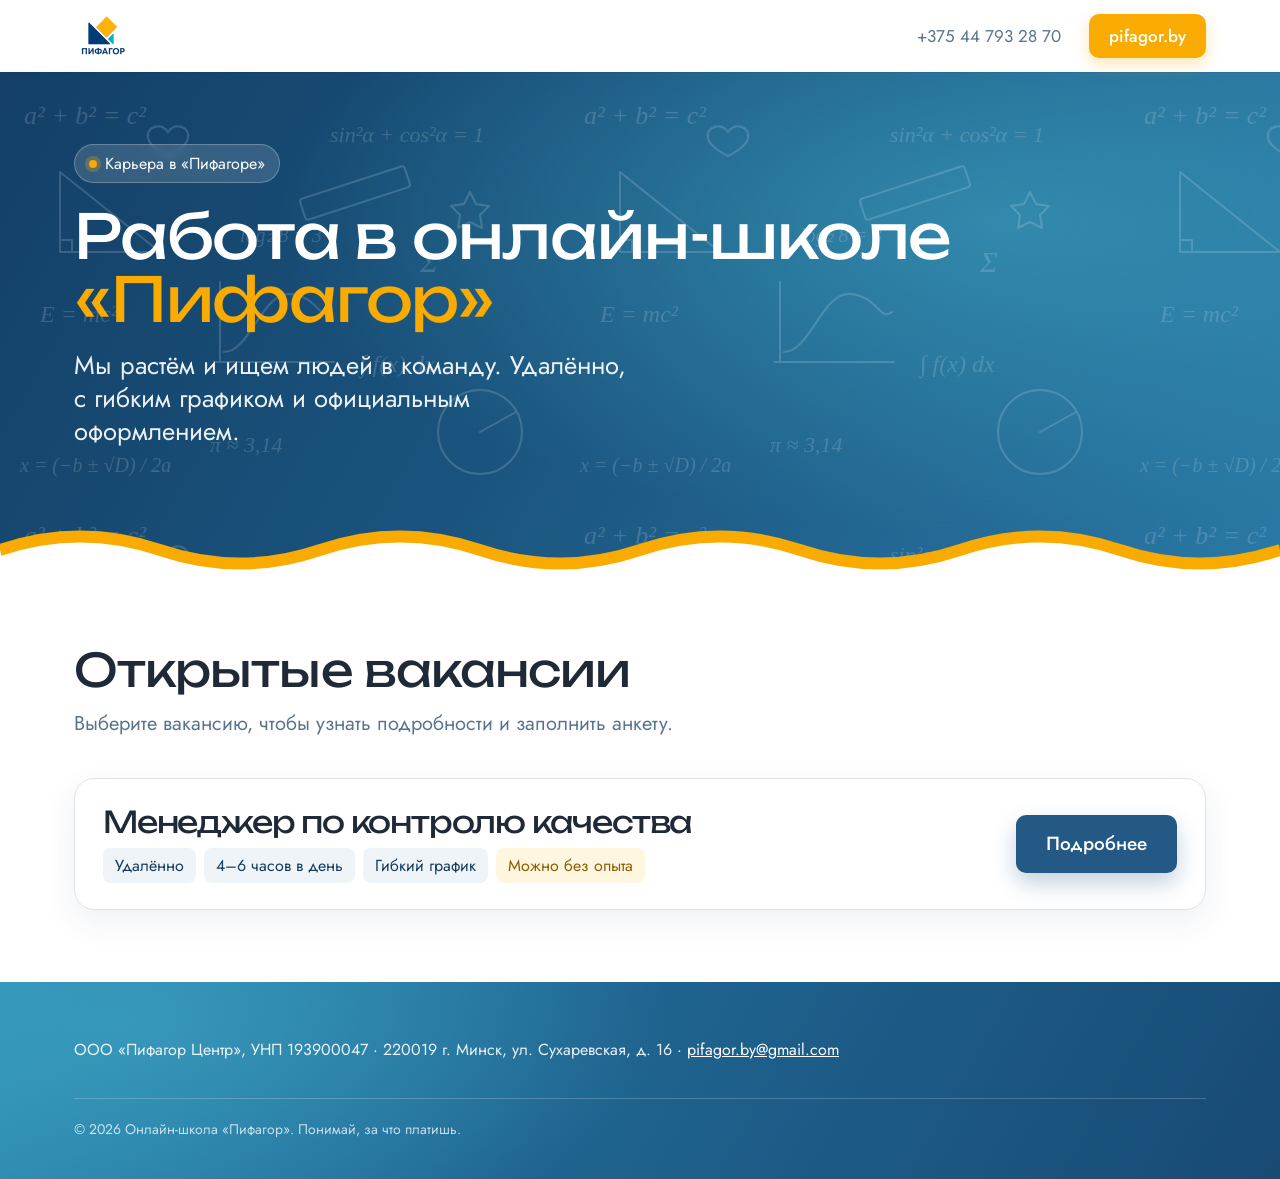
==== vakansii/index.html @ 450ae8c8 "Add files via upload" ====
<!doctype html><html lang="ru"><head><meta charset="utf-8"><title>Вакансии «Пифагор»</title><meta http-equiv="refresh" content="0; url=../"><link rel="canonical" href="../"></head><body><a href="../">Вакансии онлайн-школы «Пифагор»</a></body></html>
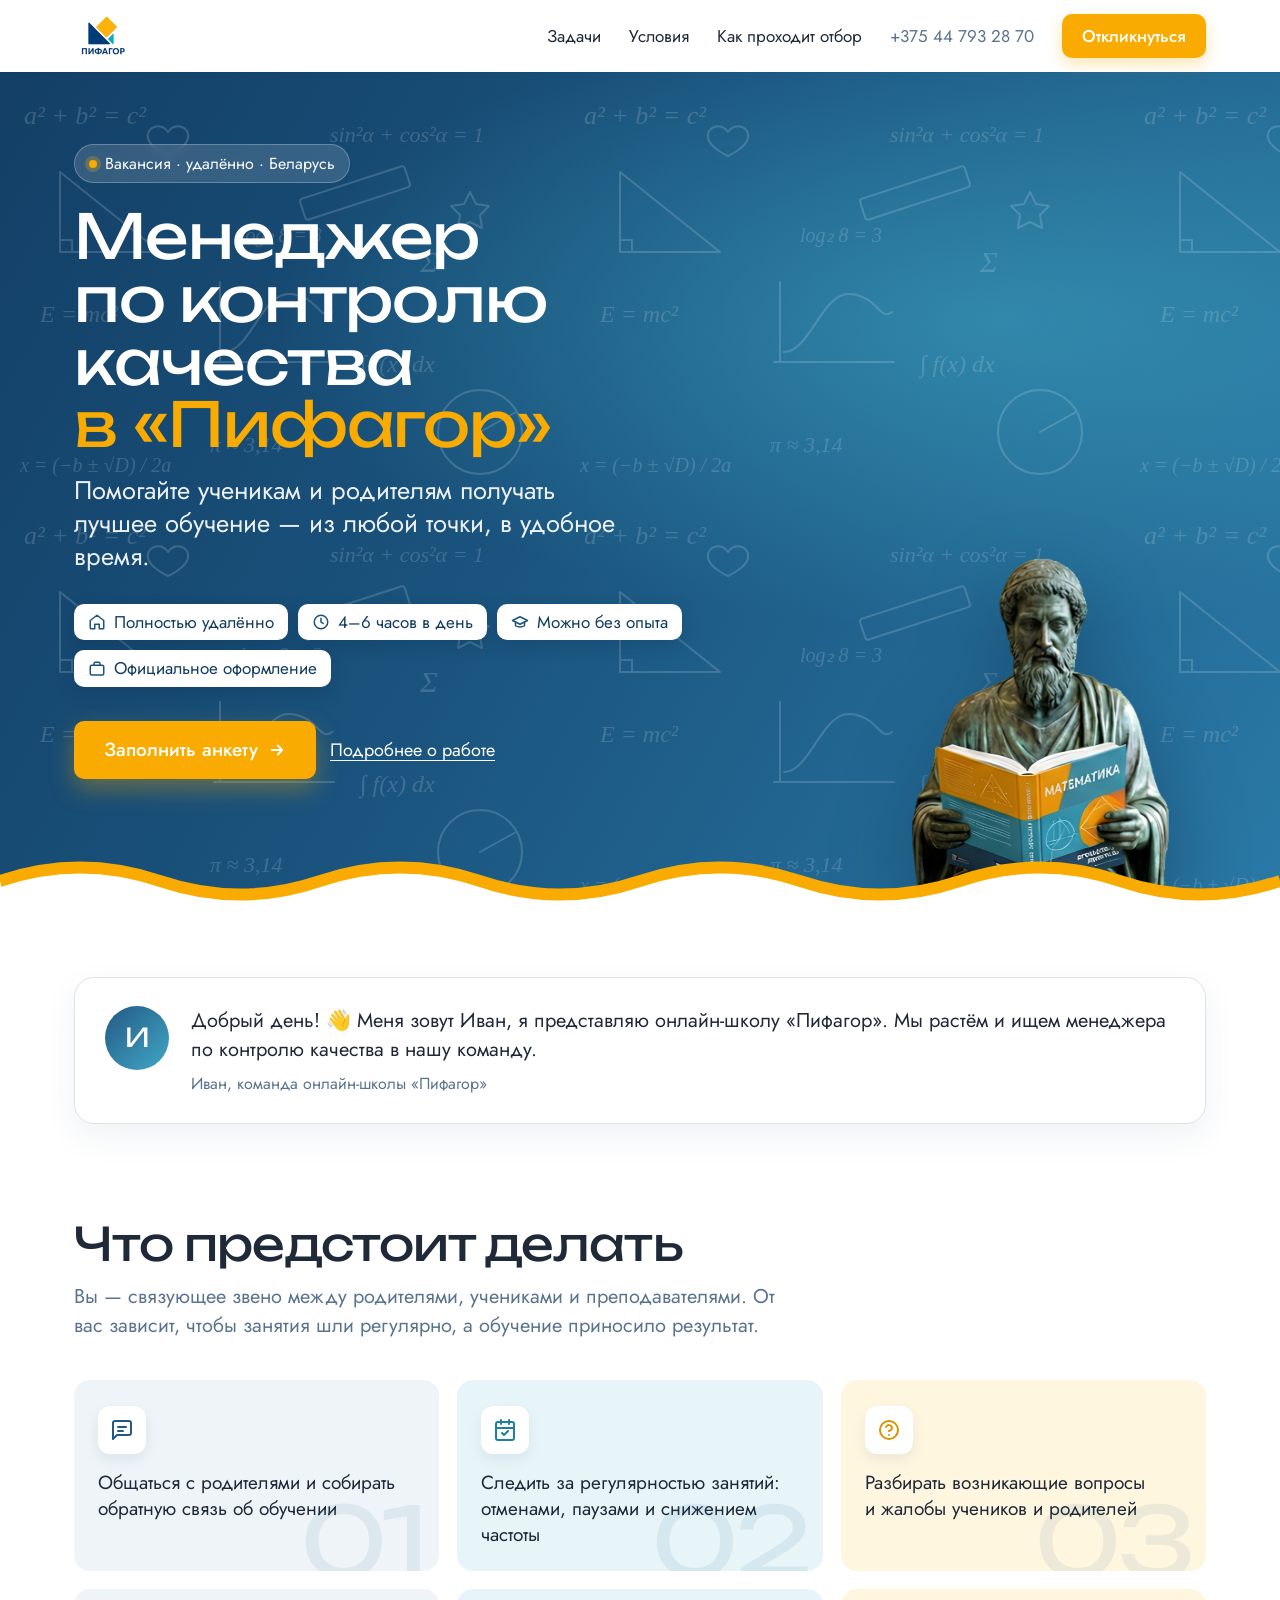
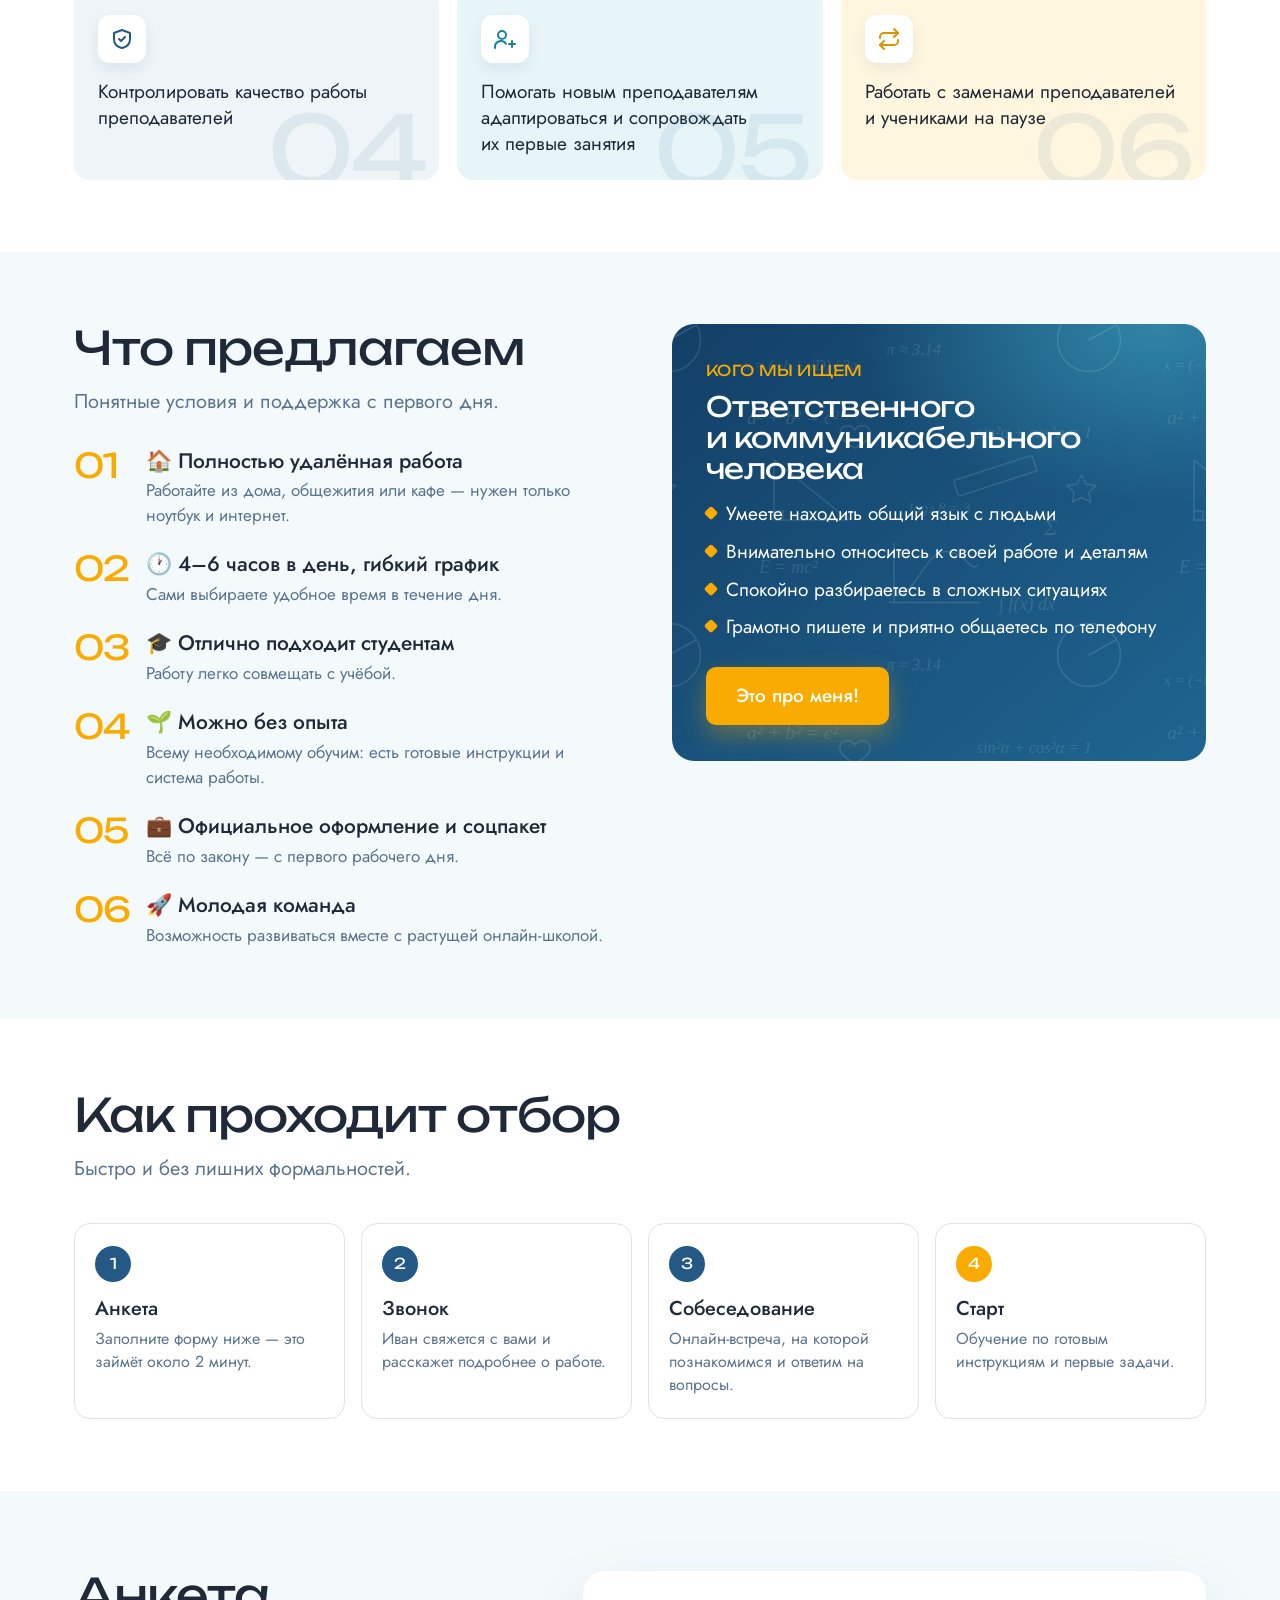
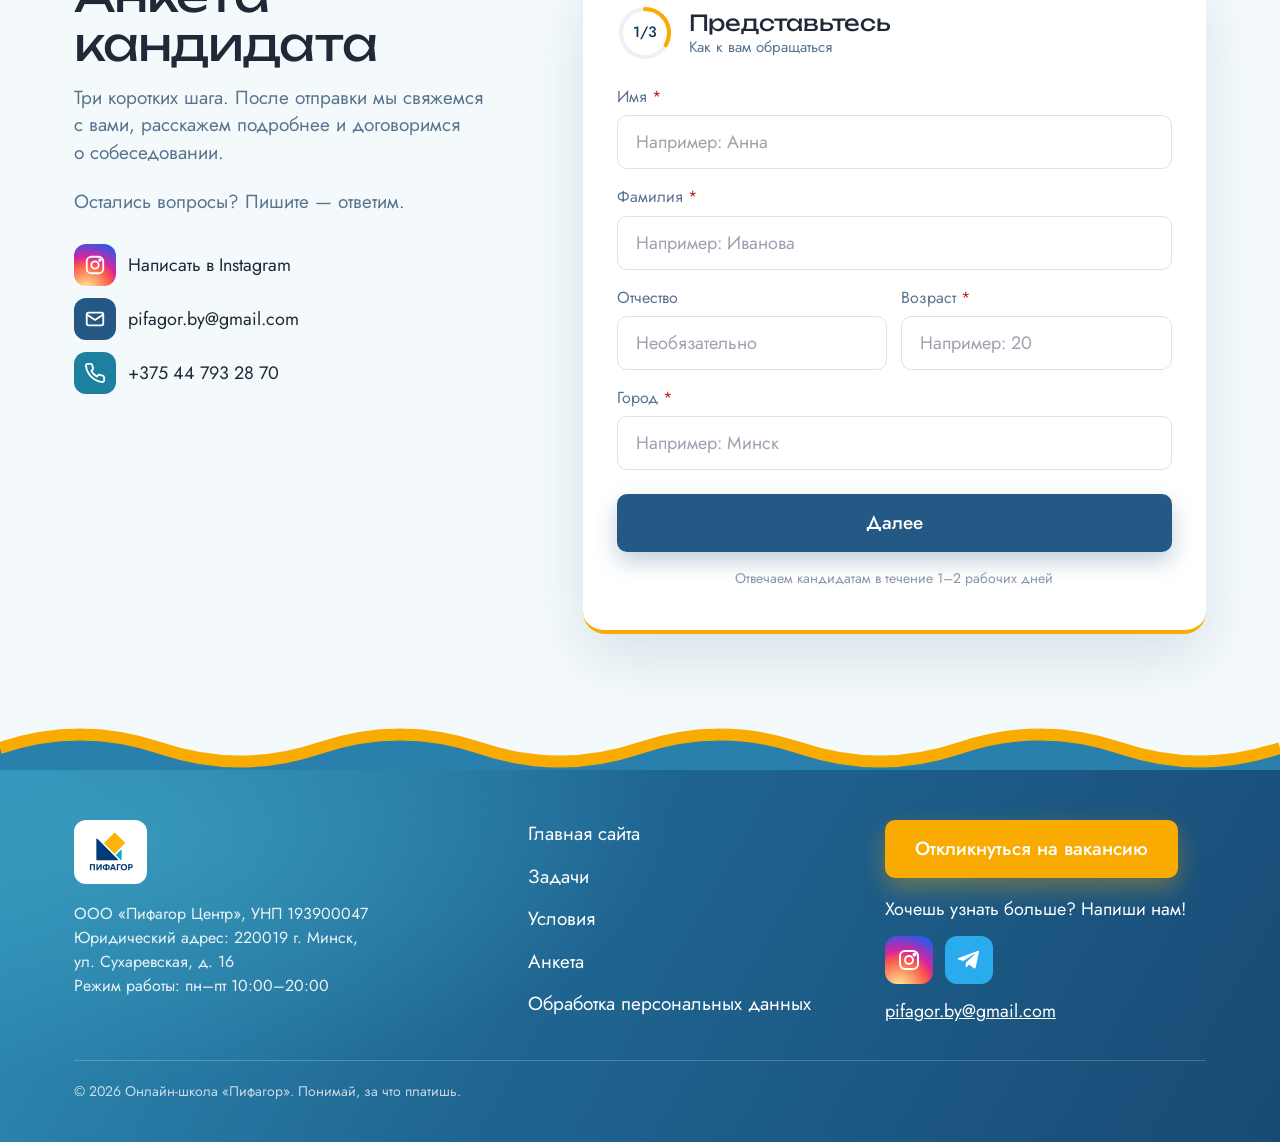
==== commit 25e801c3: "Add files via upload" ====
--- a/vakansii/index.html
+++ b/vakansii/index.html
@@ -1 +1,414 @@
-<!doctype html><html lang="ru"><head><meta charset="utf-8"><title>Вакансии «Пифагор»</title><meta http-equiv="refresh" content="0; url=../"><link rel="canonical" href="../"></head><body><a href="../">Вакансии онлайн-школы «Пифагор»</a></body></html>
+<!doctype html>
+<html lang="ru">
+<head>
+  <meta charset="utf-8">
+  <meta name="viewport" content="width=device-width, initial-scale=1">
+  <title>Менеджер по контролю качества — вакансия в онлайн-школе «Пифагор»</title>
+  <meta name="description" content="Удалённая работа 4–6 часов в день, гибкий график, можно без опыта и совмещать с учёбой. Официальное оформление. Заполните короткую анкету — и мы свяжемся с вами.">
+  <link rel="canonical" href="https://nikolajcikstas.github.io/pifagor/vakansii/">
+  <meta name="theme-color" content="#1a547e">
+
+  <meta property="og:type" content="website">
+  <meta property="og:site_name" content="Онлайн-школа «Пифагор»">
+  <meta property="og:locale" content="ru_RU">
+  <meta property="og:title" content="Менеджер по контролю качества в онлайн-школу «Пифагор»">
+  <meta property="og:description" content="Удалённо · 4–6 часов в день · можно без опыта · официальное оформление. Откликнитесь за 2 минуты.">
+  <meta property="og:url" content="https://nikolajcikstas.github.io/pifagor/vakansii/">
+  <meta property="og:image" content="https://nikolajcikstas.github.io/pifagor/assets/og-vacancy.jpg">
+  <meta property="og:image:width" content="1200">
+  <meta property="og:image:height" content="630">
+  <meta name="twitter:card" content="summary_large_image">
+  <meta name="twitter:image" content="https://nikolajcikstas.github.io/pifagor/assets/og-vacancy.jpg">
+
+  <link rel="icon" type="image/png" href="../assets/favicon.png">
+  <link rel="apple-touch-icon" href="../assets/icon-180.png">
+  <link rel="preconnect" href="https://fonts.googleapis.com">
+  <link rel="preconnect" href="https://fonts.gstatic.com" crossorigin>
+  <link href="https://fonts.googleapis.com/css2?family=Unbounded:wght@400;500&family=Jost:wght@400;500;600&display=swap" rel="stylesheet">
+  <link rel="stylesheet" href="../assets/style.css">
+
+  <script type="application/ld+json">
+  {
+    "@context": "https://schema.org",
+    "@type": "JobPosting",
+    "title": "Менеджер по контролю качества",
+    "description": "Общение с родителями и сбор обратной связи, контроль регулярности занятий, разбор вопросов и жалоб, контроль качества работы преподавателей, адаптация новых преподавателей, работа с заменами и учениками на паузе.",
+    "datePosted": "2026-09-28",
+    "employmentType": "PART_TIME",
+    "jobLocationType": "TELECOMMUTE",
+    "applicantLocationRequirements": { "@type": "Country", "name": "Беларусь" },
+    "hiringOrganization": {
+      "@type": "Organization",
+      "name": "ООО «Пифагор Центр»",
+      "sameAs": "https://pifagor.by/",
+      "logo": "https://nikolajcikstas.github.io/pifagor/assets/logo.png"
+    }
+  }
+  </script>
+</head>
+<body>
+
+<header class="site-header">
+  <div class="container">
+    <a class="brand" href="https://pifagor.by/" aria-label="Онлайн-школа «Пифагор» — на главную">
+      <img src="../assets/logo.png" alt="Пифагор" width="57" height="52">
+    </a>
+    <nav class="header-nav" aria-label="Навигация по вакансии">
+      <a href="#zadachi">Задачи</a>
+      <a href="#usloviya">Условия</a>
+      <a href="#etapy">Как проходит отбор</a>
+      <a class="phone" href="tel:+375447932870">+375 44 793 28 70</a>
+      <a class="btn-header" href="#anketa">Откликнуться</a>
+    </nav>
+  </div>
+</header>
+
+<main>
+  <!-- HERO -->
+  <section class="hero">
+    <div class="container">
+      <div>
+        <div class="hero-badge"><span class="dot"></span> Вакансия · удалённо · Беларусь</div>
+        <h1>Менеджер по&nbsp;контролю качества <span class="accent">в «Пифагор»</span></h1>
+        <p class="hero-lead">Помогайте ученикам и&nbsp;родителям получать лучшее обучение — из&nbsp;любой точки, в&nbsp;удобное время.</p>
+        <div class="hero-chips">
+          <span class="chip"><svg width="18" height="18" viewBox="0 0 24 24" fill="none" stroke="#1a547e" stroke-width="2" stroke-linecap="round" stroke-linejoin="round"><path d="m3 10 9-7 9 7v10a1 1 0 0 1-1 1h-5v-6H9v6H4a1 1 0 0 1-1-1z"/></svg>Полностью удалённо</span>
+          <span class="chip"><svg width="18" height="18" viewBox="0 0 24 24" fill="none" stroke="#1a547e" stroke-width="2" stroke-linecap="round"><circle cx="12" cy="12" r="9"/><path d="M12 7v5l3 2"/></svg>4–6 часов в день</span>
+          <span class="chip"><svg width="18" height="18" viewBox="0 0 24 24" fill="none" stroke="#1a547e" stroke-width="2" stroke-linecap="round" stroke-linejoin="round"><path d="M22 10 12 5 2 10l10 5 10-5z"/><path d="M6 12v5c3 2 9 2 12 0v-5"/></svg>Можно без опыта</span>
+          <span class="chip"><svg width="18" height="18" viewBox="0 0 24 24" fill="none" stroke="#1a547e" stroke-width="2" stroke-linecap="round" stroke-linejoin="round"><rect x="3" y="7" width="18" height="13" rx="2"/><path d="M8 7V5a2 2 0 0 1 2-2h4a2 2 0 0 1 2 2v2"/></svg>Официальное оформление</span>
+        </div>
+        <div class="hero-cta">
+          <a class="btn btn-gold" href="#anketa">Заполнить анкету
+            <svg width="18" height="18" viewBox="0 0 24 24" fill="none" stroke="currentColor" stroke-width="2.4" stroke-linecap="round" stroke-linejoin="round"><path d="M5 12h14M13 6l6 6-6 6"/></svg>
+          </a>
+          <a class="btn-link-light" href="#zadachi">Подробнее о работе</a>
+        </div>
+      </div>
+      <div class="hero-art" aria-hidden="true">
+        <img src="../assets/statue.png" alt="" width="365" height="343">
+      </div>
+    </div>
+  </section>
+  <svg class="wave" viewBox="0 0 1440 46" preserveAspectRatio="none" aria-hidden="true"><path d="M0 22 C 60 4, 120 4, 180 22 S 300 40, 360 22 S 480 4, 540 22 S 660 40, 720 22 S 840 4, 900 22 S 1020 40, 1080 22 S 1200 4, 1260 22 S 1380 40, 1440 22 V 46 H 0 Z" fill="#fff"/><path d="M0 22 C 60 4, 120 4, 180 22 S 300 40, 360 22 S 480 4, 540 22 S 660 40, 720 22 S 840 4, 900 22 S 1020 40, 1080 22 S 1200 4, 1260 22 S 1380 40, 1440 22" fill="none" stroke="#f9ab01" stroke-width="12"/></svg>
+
+  <!-- INTRO -->
+  <section class="section" style="padding-bottom:24px">
+    <div class="container">
+      <div class="intro">
+        <div class="intro-avatar" aria-hidden="true">И</div>
+        <div>
+          <p>Добрый день! 👋 Меня зовут Иван, я представляю онлайн-школу «Пифагор». Мы растём и ищем менеджера по контролю качества в нашу команду.</p>
+          <p class="sign">Иван, команда онлайн-школы «Пифагор»</p>
+        </div>
+      </div>
+    </div>
+  </section>
+
+  <!-- DUTIES -->
+  <section class="section" id="zadachi">
+    <div class="container">
+      <h2 class="section-title">Что предстоит делать</h2>
+      <p class="section-sub">Вы — связующее звено между родителями, учениками и преподавателями. От вас зависит, чтобы занятия шли регулярно, а обучение приносило результат.</p>
+      <div class="duties">
+        <article class="duty" data-n="01">
+          <div class="duty-icon"><svg width="24" height="24" viewBox="0 0 24 24" fill="none" stroke="currentColor" stroke-width="2" stroke-linecap="round" stroke-linejoin="round"><path d="M21 15a2 2 0 0 1-2 2H7l-4 4V5a2 2 0 0 1 2-2h14a2 2 0 0 1 2 2z"/><path d="M8 9h8M8 13h5"/></svg></div>
+          <p>Общаться с&nbsp;родителями и&nbsp;собирать обратную связь об&nbsp;обучении</p>
+        </article>
+        <article class="duty" data-n="02">
+          <div class="duty-icon"><svg width="24" height="24" viewBox="0 0 24 24" fill="none" stroke="currentColor" stroke-width="2" stroke-linecap="round" stroke-linejoin="round"><rect x="3" y="4" width="18" height="18" rx="2"/><path d="M16 2v4M8 2v4M3 10h18M9 15l2 2 4-4"/></svg></div>
+          <p>Следить за регулярностью занятий: отменами, паузами и&nbsp;снижением частоты</p>
+        </article>
+        <article class="duty" data-n="03">
+          <div class="duty-icon"><svg width="24" height="24" viewBox="0 0 24 24" fill="none" stroke="currentColor" stroke-width="2" stroke-linecap="round" stroke-linejoin="round"><circle cx="12" cy="12" r="9"/><path d="M9.1 9a3 3 0 0 1 5.8 1c0 2-3 3-3 3M12 17h.01"/></svg></div>
+          <p>Разбирать возникающие вопросы и&nbsp;жалобы учеников и&nbsp;родителей</p>
+        </article>
+        <article class="duty" data-n="04">
+          <div class="duty-icon"><svg width="24" height="24" viewBox="0 0 24 24" fill="none" stroke="currentColor" stroke-width="2" stroke-linecap="round" stroke-linejoin="round"><path d="M12 3 4 6v6c0 5 3.5 8 8 9 4.5-1 8-4 8-9V6z"/><path d="m9 12 2 2 4-4"/></svg></div>
+          <p>Контролировать качество работы преподавателей</p>
+        </article>
+        <article class="duty" data-n="05">
+          <div class="duty-icon"><svg width="24" height="24" viewBox="0 0 24 24" fill="none" stroke="currentColor" stroke-width="2" stroke-linecap="round" stroke-linejoin="round"><circle cx="9" cy="8" r="4"/><path d="M2 21v-1a6 6 0 0 1 11-3.3"/><path d="M19 14v6M16 17h6"/></svg></div>
+          <p>Помогать новым преподавателям адаптироваться и&nbsp;сопровождать их&nbsp;первые занятия</p>
+        </article>
+        <article class="duty" data-n="06">
+          <div class="duty-icon"><svg width="24" height="24" viewBox="0 0 24 24" fill="none" stroke="currentColor" stroke-width="2" stroke-linecap="round" stroke-linejoin="round"><path d="M17 2l4 4-4 4"/><path d="M3 11v-1a4 4 0 0 1 4-4h14M7 22l-4-4 4-4"/><path d="M21 13v1a4 4 0 0 1-4 4H3"/></svg></div>
+          <p>Работать с&nbsp;заменами преподавателей и&nbsp;учениками на&nbsp;паузе</p>
+        </article>
+      </div>
+    </div>
+  </section>
+
+  <!-- OFFER -->
+  <section class="section section--soft" id="usloviya">
+    <div class="container offer-wrap">
+      <div>
+        <h2 class="section-title">Что предлагаем</h2>
+        <p class="section-sub" style="margin-bottom:30px">Понятные условия и поддержка с первого дня.</p>
+        <ul class="offer-list">
+          <li class="offer-item"><span class="offer-num">01</span><div><h3>🏠 Полностью удалённая работа</h3><p>Работайте из дома, общежития или кафе — нужен только ноутбук и интернет.</p></div></li>
+          <li class="offer-item"><span class="offer-num">02</span><div><h3>🕐 4–6 часов в день, гибкий график</h3><p>Сами выбираете удобное время в течение дня.</p></div></li>
+          <li class="offer-item"><span class="offer-num">03</span><div><h3>🎓 Отлично подходит студентам</h3><p>Работу легко совмещать с учёбой.</p></div></li>
+          <li class="offer-item"><span class="offer-num">04</span><div><h3>🌱 Можно без опыта</h3><p>Всему необходимому обучим: есть готовые инструкции и система работы.</p></div></li>
+          <li class="offer-item"><span class="offer-num">05</span><div><h3>💼 Официальное оформление и соцпакет</h3><p>Всё по закону — с первого рабочего дня.</p></div></li>
+          <li class="offer-item"><span class="offer-num">06</span><div><h3>🚀 Молодая команда</h3><p>Возможность развиваться вместе с растущей онлайн-школой.</p></div></li>
+        </ul>
+      </div>
+      <aside class="who-card">
+        <p class="slogan">Кого мы ищем</p>
+        <h3>Ответственного и&nbsp;коммуникабельного человека</h3>
+        <ul>
+          <li>Умеете находить общий язык с людьми</li>
+          <li>Внимательно относитесь к своей работе и деталям</li>
+          <li>Спокойно разбираетесь в сложных ситуациях</li>
+          <li>Грамотно пишете и приятно общаетесь по телефону</li>
+        </ul>
+        <a class="btn btn-gold" href="#anketa">Это про меня!</a>
+      </aside>
+    </div>
+  </section>
+
+  <!-- HIRING STEPS -->
+  <section class="section" id="etapy">
+    <div class="container">
+      <h2 class="section-title">Как проходит отбор</h2>
+      <p class="section-sub">Быстро и без лишних формальностей.</p>
+      <div class="hire-steps">
+        <div class="hire-step"><div class="n">1</div><h3>Анкета</h3><p>Заполните форму ниже — это займёт около 2 минут.</p></div>
+        <div class="hire-step"><div class="n">2</div><h3>Звонок</h3><p>Иван свяжется с вами и расскажет подробнее о работе.</p></div>
+        <div class="hire-step"><div class="n">3</div><h3>Собеседование</h3><p>Онлайн-встреча, на которой познакомимся и ответим на вопросы.</p></div>
+        <div class="hire-step"><div class="n">4</div><h3>Старт</h3><p>Обучение по готовым инструкциям и первые задачи.</p></div>
+      </div>
+    </div>
+  </section>
+
+  <!-- FORM -->
+  <section class="apply" id="anketa">
+    <div class="container apply-grid">
+      <div class="apply-aside">
+        <h2 class="section-title">Анкета кандидата</h2>
+        <p>Три коротких шага. После отправки мы свяжемся с&nbsp;вами, расскажем подробнее и&nbsp;договоримся о&nbsp;собеседовании.</p>
+        <p style="margin:0">Остались вопросы? Пишите — ответим.</p>
+        <div class="aside-contacts">
+          <a href="https://ig.me/m/pifagor.by" target="_blank" rel="noopener"><span class="ic ic-inst"><svg width="22" height="22" viewBox="0 0 24 24" fill="none" stroke="#fff" stroke-width="2"><rect x="3" y="3" width="18" height="18" rx="5"/><circle cx="12" cy="12" r="4"/><circle cx="17.5" cy="6.5" r="1" fill="#fff"/></svg></span>Написать в Instagram</a>
+          <a href="mailto:pifagor.by@gmail.com?subject=%D0%92%D0%B0%D0%BA%D0%B0%D0%BD%D1%81%D0%B8%D1%8F%3A%20%D0%BC%D0%B5%D0%BD%D0%B5%D0%B4%D0%B6%D0%B5%D1%80%20%D0%BF%D0%BE%20%D0%BA%D0%BE%D0%BD%D1%82%D1%80%D0%BE%D0%BB%D1%8E%20%D0%BA%D0%B0%D1%87%D0%B5%D1%81%D1%82%D0%B2%D0%B0"><span class="ic ic-mail"><svg width="22" height="22" viewBox="0 0 24 24" fill="none" stroke="#fff" stroke-width="2" stroke-linecap="round" stroke-linejoin="round"><rect x="3" y="5" width="18" height="14" rx="2"/><path d="m3 7 9 6 9-6"/></svg></span>pifagor.by@gmail.com</a>
+          <a href="tel:+375447932870"><span class="ic ic-phone"><svg width="22" height="22" viewBox="0 0 24 24" fill="none" stroke="#fff" stroke-width="2" stroke-linecap="round" stroke-linejoin="round"><path d="M22 16.9v3a2 2 0 0 1-2.2 2 19.8 19.8 0 0 1-8.6-3.1 19.5 19.5 0 0 1-6-6A19.8 19.8 0 0 1 2.1 4.2 2 2 0 0 1 4.1 2h3a2 2 0 0 1 2 1.7c.1.9.4 1.8.7 2.7a2 2 0 0 1-.5 2.1L8 9.8a16 16 0 0 0 6 6l1.3-1.3a2 2 0 0 1 2.1-.4c.9.3 1.8.6 2.7.7a2 2 0 0 1 1.7 2z"/></svg></span>+375 44 793 28 70</a>
+        </div>
+      </div>
+
+      <div class="form-card">
+        <form id="vacancyForm" data-vacancy="Менеджер по контролю качества" novalidate>
+          <div class="form-head" id="formHead">
+            <div class="progress-ring" aria-hidden="true">
+              <svg viewBox="0 0 56 56"><circle class="bg" cx="28" cy="28" r="24"/><circle class="fg" cx="28" cy="28" r="24" stroke-dasharray="150.8" stroke-dashoffset="100.5"/></svg>
+              <span id="stepCounter">1/3</span>
+            </div>
+            <h3 id="stepTitle">Представьтесь<small id="stepHint">Как к вам обращаться</small></h3>
+          </div>
+
+          <div class="form-alert form-alert--error" id="formError" role="alert"></div>
+
+          <!-- honeypot -->
+          <label class="hp" aria-hidden="true">Не заполняйте это поле<input type="text" name="_honey" tabindex="-1" autocomplete="off"></label>
+
+          <!-- STEP 1 -->
+          <fieldset class="step is-active" data-step="1" data-title="Представьтесь" data-hint="Как к вам обращаться" style="border:0;padding:0;margin:0">
+            <legend class="visually-hidden">Шаг 1 из 3: Представьтесь</legend>
+            <div class="field">
+              <label class="label" for="f-name">Имя <span class="req">*</span></label>
+              <input class="input" id="f-name" name="name" type="text" autocomplete="given-name" placeholder="Например: Анна" required>
+              <div class="error-msg">Укажите имя</div>
+            </div>
+            <div class="field">
+              <label class="label" for="f-surname">Фамилия <span class="req">*</span></label>
+              <input class="input" id="f-surname" name="surname" type="text" autocomplete="family-name" placeholder="Например: Иванова" required>
+              <div class="error-msg">Укажите фамилию</div>
+            </div>
+            <div class="field-row">
+              <div class="field">
+                <label class="label" for="f-patronymic">Отчество</label>
+                <input class="input" id="f-patronymic" name="patronymic" type="text" autocomplete="additional-name" placeholder="Необязательно">
+              </div>
+              <div class="field">
+                <label class="label" for="f-age">Возраст <span class="req">*</span></label>
+                <input class="input" id="f-age" name="age" type="number" inputmode="numeric" min="16" max="70" placeholder="Например: 20" required>
+                <div class="error-msg">Укажите возраст от 16 до 70</div>
+              </div>
+            </div>
+            <div class="field">
+              <label class="label" for="f-city">Город <span class="req">*</span></label>
+              <input class="input" id="f-city" name="city" type="text" autocomplete="address-level2" placeholder="Например: Минск" required>
+              <div class="error-msg">Укажите город</div>
+            </div>
+          </fieldset>
+
+          <!-- STEP 2 -->
+          <fieldset class="step" data-step="2" data-title="Контакты" data-hint="Как с вами связаться" style="border:0;padding:0;margin:0">
+            <legend class="visually-hidden">Шаг 2 из 3: Контакты</legend>
+            <div class="field">
+              <label class="label" for="f-phone">Телефон <span class="req">*</span></label>
+              <input class="input" id="f-phone" name="phone" type="tel" autocomplete="tel" inputmode="tel" placeholder="+375 (29) 123-45-67" required>
+              <div class="error-msg">Введите номер полностью: +375 и 9 цифр</div>
+            </div>
+            <div class="field">
+              <label class="label" for="f-email">E-mail <span class="req">*</span></label>
+              <input class="input" id="f-email" name="email" type="email" autocomplete="email" inputmode="email" placeholder="you@example.com" required>
+              <div class="error-msg">Проверьте адрес почты</div>
+            </div>
+            <div class="field">
+              <label class="label" for="f-tg">Никнейм в Telegram <span class="req">*</span></label>
+              <input class="input" id="f-tg" name="telegram" type="text" autocomplete="off" autocapitalize="off" spellcheck="false" placeholder="@primer" required>
+              <div class="error-msg">Укажите ник в формате @nickname</div>
+            </div>
+            <div class="field">
+              <span class="label" id="lbl-contact">Как удобнее связаться?</span>
+              <div class="choices" role="radiogroup" aria-labelledby="lbl-contact">
+                <label class="choice"><input type="radio" name="contact_pref" value="Telegram" checked><span>Telegram</span></label>
+                <label class="choice"><input type="radio" name="contact_pref" value="Звонок"><span>Звонок</span></label>
+                <label class="choice"><input type="radio" name="contact_pref" value="Viber"><span>Viber</span></label>
+                <label class="choice"><input type="radio" name="contact_pref" value="E-mail"><span>E-mail</span></label>
+              </div>
+            </div>
+          </fieldset>
+
+          <!-- STEP 3 -->
+          <fieldset class="step" data-step="3" data-title="Немного о себе" data-hint="Чтобы разговор был предметным" style="border:0;padding:0;margin:0">
+            <legend class="visually-hidden">Шаг 3 из 3: О себе</legend>
+            <div class="field" data-group="status">
+              <span class="label" id="lbl-status">Чем вы сейчас занимаетесь? <span class="req">*</span></span>
+              <div class="choices" role="radiogroup" aria-labelledby="lbl-status">
+                <label class="choice"><input type="radio" name="status" value="Учусь"><span>Учусь</span></label>
+                <label class="choice"><input type="radio" name="status" value="Учусь и работаю"><span>Учусь и работаю</span></label>
+                <label class="choice"><input type="radio" name="status" value="Работаю"><span>Работаю</span></label>
+                <label class="choice"><input type="radio" name="status" value="В поиске работы"><span>В поиске работы</span></label>
+              </div>
+              <div class="error-msg">Выберите вариант</div>
+            </div>
+            <div class="field">
+              <label class="label" for="f-place">Место учёбы или работы</label>
+              <input class="input" id="f-place" name="place" type="text" placeholder="Например: БГУИР, 2 курс">
+            </div>
+            <div class="field-row">
+              <div class="field">
+                <label class="label" for="f-hours">Часов в день <span class="req">*</span></label>
+                <select class="select" id="f-hours" name="hours" required>
+                  <option value="" selected disabled>Выберите…</option>
+                  <option>До 4 часов</option>
+                  <option>4–5 часов</option>
+                  <option>5–6 часов</option>
+                  <option>Больше 6 часов</option>
+                </select>
+                <div class="error-msg">Выберите вариант</div>
+              </div>
+              <div class="field">
+                <label class="label" for="f-start">Когда готовы начать? <span class="req">*</span></label>
+                <select class="select" id="f-start" name="start" required>
+                  <option value="" selected disabled>Выберите…</option>
+                  <option>Сразу</option>
+                  <option>Через 1–2 недели</option>
+                  <option>Через месяц и позже</option>
+                </select>
+                <div class="error-msg">Выберите вариант</div>
+              </div>
+            </div>
+            <div class="field" data-group="slots">
+              <span class="label" id="lbl-slots">Удобное время для работы <span class="req">*</span></span>
+              <div class="choices" role="group" aria-labelledby="lbl-slots">
+                <label class="choice"><input type="checkbox" name="slots" value="Утро"><span>Утро</span></label>
+                <label class="choice"><input type="checkbox" name="slots" value="День"><span>День</span></label>
+                <label class="choice"><input type="checkbox" name="slots" value="Вечер"><span>Вечер</span></label>
+                <label class="choice"><input type="checkbox" name="slots" value="Выходные"><span>Выходные</span></label>
+              </div>
+              <div class="error-msg">Отметьте хотя бы один вариант</div>
+            </div>
+            <div class="field" data-group="experience">
+              <span class="label" id="lbl-exp">Был ли опыт работы с клиентами? <span class="req">*</span></span>
+              <div class="choices" role="radiogroup" aria-labelledby="lbl-exp">
+                <label class="choice"><input type="radio" name="experience" value="Нет, будет первый опыт"><span>Нет, будет первый опыт</span></label>
+                <label class="choice"><input type="radio" name="experience" value="Да, до года"><span>Да, до года</span></label>
+                <label class="choice"><input type="radio" name="experience" value="Да, больше года"><span>Да, больше года</span></label>
+              </div>
+              <div class="error-msg">Выберите вариант</div>
+            </div>
+            <div class="field">
+              <label class="label" for="f-about">Почему вам интересна эта работа?</label>
+              <textarea class="textarea" id="f-about" name="about" maxlength="1000" placeholder="Пара предложений о себе и своих сильных сторонах"></textarea>
+            </div>
+            <div class="field">
+              <label class="label" for="f-source">Откуда узнали о вакансии?</label>
+              <select class="select" id="f-source" name="source">
+                <option value="" selected>Выберите…</option>
+                <option>Instagram</option>
+                <option>Telegram</option>
+                <option>rabota.by</option>
+                <option>Kufar</option>
+                <option>От друзей</option>
+                <option>Другое</option>
+              </select>
+            </div>
+            <div class="field" data-group="consent">
+              <label class="consent">
+                <input type="checkbox" name="consent" value="yes">
+                <span>Нажимая «Откликнуться», я даю согласие ООО «Пифагор Центр» на&nbsp;<a href="../soglasie/" target="_blank">обработку персональных данных</a> для рассмотрения моей кандидатуры. <span class="req">*</span></span>
+              </label>
+              <div class="error-msg" style="margin-top:-10px;margin-bottom:12px">Без согласия мы не сможем рассмотреть анкету</div>
+            </div>
+          </fieldset>
+
+          <div class="form-actions" id="formActions">
+            <button type="button" class="btn btn-ghost" id="btnBack" hidden aria-label="Назад">
+              <svg width="18" height="18" viewBox="0 0 24 24" fill="none" stroke="currentColor" stroke-width="2.4" stroke-linecap="round" stroke-linejoin="round"><path d="M19 12H5M11 18l-6-6 6-6"/></svg>
+              Назад
+            </button>
+            <button type="button" class="btn btn-navy" id="btnNext">Далее</button>
+            <button type="submit" class="btn btn-gold" id="btnSubmit" hidden><span class="spinner" aria-hidden="true"></span><span class="lbl">Откликнуться</span></button>
+          </div>
+          <p class="form-foot" id="formFoot">Отвечаем кандидатам в течение 1–2 рабочих дней</p>
+        </form>
+
+        <div class="success" id="formSuccess" role="status" aria-live="polite">
+          <div class="success-icon"><svg width="44" height="44" viewBox="0 0 24 24" fill="none" stroke="currentColor" stroke-width="2.6" stroke-linecap="round" stroke-linejoin="round"><path d="M20 6 9 17l-5-5"/></svg></div>
+          <h3>Анкета отправлена!</h3>
+          <p><span id="successName">Спасибо</span>, мы получили вашу анкету. Иван свяжется с вами в течение 1–2 рабочих дней и договорится о собеседовании.</p>
+          <a class="btn btn-navy" href="https://www.instagram.com/pifagor.by/" target="_blank" rel="noopener">Посмотреть наш Instagram</a>
+        </div>
+      </div>
+    </div>
+  </section>
+</main>
+
+<svg class="wave wave--top" viewBox="0 0 1440 46" preserveAspectRatio="none" aria-hidden="true" style="background:#f4fafc"><path d="M0 24 C 60 6, 120 6, 180 24 S 300 42, 360 24 S 480 6, 540 24 S 660 42, 720 24 S 840 6, 900 24 S 1020 42, 1080 24 S 1200 6, 1260 24 S 1380 42, 1440 24 V 46 H 0 Z" fill="#2a80ad"/><path d="M0 24 C 60 6, 120 6, 180 24 S 300 42, 360 24 S 480 6, 540 24 S 660 42, 720 24 S 840 6, 900 24 S 1020 42, 1080 24 S 1200 6, 1260 24 S 1380 42, 1440 24" fill="none" stroke="#f9ab01" stroke-width="12"/></svg>
+<footer class="site-footer">
+  <div class="container footer-grid">
+    <div>
+      <img class="footer-logo" src="../assets/logo.png" alt="Пифагор" width="70" height="64">
+      <div class="footer-legal">
+        ООО «Пифагор Центр», УНП 193900047<br>
+        Юридический адрес: 220019 г. Минск,<br>ул. Сухаревская, д. 16<br>
+        Режим работы: пн–пт 10:00–20:00
+      </div>
+    </div>
+    <ul class="footer-links">
+      <li><a href="https://pifagor.by/">Главная сайта</a></li>
+      <li><a href="#zadachi">Задачи</a></li>
+      <li><a href="#usloviya">Условия</a></li>
+      <li><a href="#anketa">Анкета</a></li>
+      <li><a href="../soglasie/">Обработка персональных данных</a></li>
+    </ul>
+    <div class="footer-cta">
+      <a class="btn btn-gold" href="#anketa">Откликнуться на вакансию</a>
+      <p style="margin-top:18px">Хочешь узнать больше? Напиши нам!</p>
+      <div class="footer-social">
+        <a class="ic-inst" href="https://www.instagram.com/pifagor.by/" target="_blank" rel="noopener" aria-label="Instagram"><svg width="24" height="24" viewBox="0 0 24 24" fill="none" stroke="#fff" stroke-width="2"><rect x="3" y="3" width="18" height="18" rx="5"/><circle cx="12" cy="12" r="4"/><circle cx="17.5" cy="6.5" r="1" fill="#fff"/></svg></a>
+        <a class="tg" href="https://t.me/nikstasss" target="_blank" rel="noopener" aria-label="Telegram"><svg width="24" height="24" viewBox="0 0 24 24" fill="#fff"><path d="M21.9 4.3 18.7 19.4c-.2 1.1-.9 1.3-1.8.8l-4.9-3.6-2.4 2.3c-.3.3-.5.5-1 .5l.3-5 9.1-8.2c.4-.4-.1-.6-.6-.2L6.2 13l-4.8-1.5c-1-.3-1.1-1 .2-1.5L20.5 2.9c.9-.3 1.7.2 1.4 1.4z"/></svg></a>
+      </div>
+      <a class="mail" href="mailto:pifagor.by@gmail.com">pifagor.by@gmail.com</a>
+    </div>
+  </div>
+  <div class="container"><div class="copyright">© <span id="year">2026</span> Онлайн-школа «Пифагор». Понимай, за что платишь.</div></div>
+</footer>
+
+<div class="mobile-cta" id="mobileCta"><a class="btn btn-gold" href="#anketa">Откликнуться на вакансию</a></div>
+
+<script src="../assets/app.js" defer></script>
+</body>
+</html>
--- a/assets/style.css
+++ b/assets/style.css
@@ -0,0 +1,365 @@
+/* Пифагор — вакансии. Палитра и шрифты повторяют pifagor.by */
+:root {
+  --navy: #1a547e;
+  --navy-2: #245985;
+  --navy-deep: #123b5e;
+  --gold: #f9ab01;
+  --gold-soft: #fff6e0;
+  --cyan: #40a8c5;
+  --teal: #1d809f;
+  --bg: #ffffff;
+  --bg-soft: #f4fafc;
+  --bg-card: #eef4f8;
+  --line: #dfe3e8;
+  --text: #1f2937;
+  --muted: #5a738e;
+  --danger: #b91c1c;
+  --ok: #15803d;
+  --radius: 16px;
+  --field-h: 54px;
+  --font-head: "Unbounded", "Jost", sans-serif;
+  --font-body: "Jost", system-ui, -apple-system, "Segoe UI", Roboto, sans-serif;
+  color-scheme: light;
+}
+
+*, *::before, *::after { box-sizing: border-box; }
+html { scroll-behavior: smooth; -webkit-text-size-adjust: 100%; }
+body {
+  margin: 0;
+  background: var(--bg);
+  color: var(--text);
+  font-family: var(--font-body);
+  font-size: 18px;
+  line-height: 1.45;
+  -webkit-font-smoothing: antialiased;
+  -moz-osx-font-smoothing: grayscale;
+  text-rendering: optimizeLegibility;
+  font-kerning: normal;
+  letter-spacing: 0;
+  word-spacing: normal;
+  overflow-x: hidden;
+}
+img { max-width: 100%; display: block; }
+a { color: var(--navy-2); }
+.container { width: 100%; max-width: 1180px; margin: 0 auto; padding: 0 24px; }
+[hidden] { display: none !important; }
+.visually-hidden { position: absolute !important; width: 1px; height: 1px; overflow: hidden; clip: rect(0 0 0 0); white-space: nowrap; }
+
+/* ---------- Header ---------- */
+.site-header { background: #fff; position: sticky; top: 0; z-index: 30; box-shadow: 0 1px 0 rgba(15, 40, 70, .06); }
+.site-header .container { display: flex; align-items: center; justify-content: space-between; height: 72px; gap: 16px; }
+.brand { display: flex; align-items: center; text-decoration: none; }
+.brand img { height: 52px; width: auto; }
+.header-nav { display: flex; align-items: center; gap: 28px; font-size: 17px; }
+.header-nav a { color: var(--text); text-decoration: none; transition: color .15s; }
+.header-nav a:hover { color: var(--navy-2); }
+.header-nav .phone { color: var(--muted); }
+.btn-header { background: var(--gold); color: #fff !important; padding: 10px 20px; border-radius: 10px; font-weight: 500; box-shadow: 0 6px 16px rgba(249, 171, 1, .3); }
+.btn-header:hover { filter: brightness(1.05); }
+
+/* ---------- Hero ---------- */
+.hero {
+  position: relative;
+  color: #fff;
+  background:
+    radial-gradient(1200px 520px at 78% 30%, rgba(64, 168, 197, .55), transparent 60%),
+    linear-gradient(120deg, #133f66 0%, #1a547e 45%, #2a79a6 100%);
+  overflow: hidden;
+  padding: 72px 0 120px;
+}
+.hero::before { /* математические «каракули», как на главной */
+  content: "";
+  position: absolute; inset: 0;
+  background-image: url("doodles.svg");
+  background-size: 560px auto;
+  opacity: .16;
+  pointer-events: none;
+}
+.hero .container { position: relative; display: grid; grid-template-columns: 1.4fr .6fr; align-items: end; gap: 24px; }
+.hero .container > *, .apply-grid > *, .offer-wrap > * { min-width: 0; }
+.hero-badge {
+  display: inline-flex; align-items: center; gap: 8px;
+  background: rgba(255, 255, 255, .14); border: 1px solid rgba(255, 255, 255, .25);
+  padding: 7px 14px; border-radius: 999px; font-size: 16px; margin-bottom: 22px;
+  backdrop-filter: blur(4px);
+}
+.hero-badge .dot { width: 8px; height: 8px; border-radius: 50%; background: var(--gold); box-shadow: 0 0 0 4px rgba(249, 171, 1, .25); }
+.hero h1 {
+  font-family: var(--font-head); font-weight: 400;
+  font-size: clamp(34px, 4.8vw, 62px); line-height: 1.02; letter-spacing: -.02em;
+  margin: 0 0 18px;
+}
+.hero h1 .accent { color: var(--gold); display: block; }
+.hero-lead { font-size: clamp(19px, 2vw, 26px); line-height: 1.3; max-width: 560px; margin: 0 0 30px; color: rgba(255, 255, 255, .92); }
+.hero-chips { display: flex; flex-wrap: wrap; gap: 10px; margin-bottom: 34px; }
+.chip {
+  display: inline-flex; align-items: center; gap: 8px;
+  background: #fff; color: var(--navy-deep); border-radius: 10px;
+  padding: 9px 14px; font-size: 17px; line-height: 1.1;
+  box-shadow: 0 6px 18px rgba(8, 30, 55, .18);
+}
+.chip svg { flex: none; }
+.hero-cta { display: flex; flex-wrap: wrap; gap: 14px; align-items: center; }
+.hero-art { position: relative; align-self: end; justify-self: center; margin-bottom: -120px; }
+.hero-art img { width: min(380px, 100%); filter: drop-shadow(0 30px 40px rgba(5, 25, 45, .35)); }
+
+/* ---------- Buttons ---------- */
+.btn {
+  -webkit-appearance: none; appearance: none; border: 0; cursor: pointer;
+  display: inline-flex; align-items: center; justify-content: center; gap: 10px;
+  min-height: 58px; padding: 0 30px; border-radius: 10px;
+  font-family: var(--font-body); font-size: 19px; font-weight: 500; text-decoration: none;
+  transition: transform .15s ease, box-shadow .15s ease, background .15s, filter .15s;
+}
+.btn:active { transform: translateY(1px); }
+.btn-gold { background: var(--gold); color: #fff; box-shadow: 0 10px 24px rgba(249, 171, 1, .35); }
+.btn-gold:hover { filter: brightness(1.05); box-shadow: 0 12px 28px rgba(249, 171, 1, .45); }
+.btn-navy { background: var(--navy-2); color: #fff; box-shadow: 0 10px 22px rgba(36, 89, 133, .28); }
+.btn-navy:hover { background: #1f4f78; }
+.btn-ghost { background: #fff; color: var(--navy-2); border: 1.5px solid var(--line); }
+.btn-ghost:hover { border-color: var(--navy-2); }
+.btn-link-light { color: #fff; text-decoration: underline; text-underline-offset: 4px; font-size: 18px; }
+.btn[disabled] { opacity: .6; cursor: progress; }
+
+/* ---------- Wave ---------- */
+.wave { display: block; width: 100%; height: 46px; margin-top: -40px; position: relative; z-index: 3; }
+.wave--top { margin-top: 0; margin-bottom: -6px; }
+
+/* ---------- Sections ---------- */
+section { scroll-margin-top: 80px; }
+.section { padding: 72px 0; }
+.section--soft { background: var(--bg-soft); }
+.section-title {
+  font-family: var(--font-head); font-weight: 400; letter-spacing: -.02em;
+  font-size: clamp(28px, 3.6vw, 46px); line-height: 1.05; margin: 0 0 14px;
+}
+.section-sub { color: var(--muted); font-size: 20px; margin: 0 0 40px; max-width: 720px; }
+
+/* intro from Ivan */
+.intro { display: grid; grid-template-columns: auto 1fr; gap: 22px; align-items: start; background: #fff; border: 1px solid var(--line); border-radius: 20px; padding: 28px 30px; box-shadow: 0 12px 34px rgba(18, 59, 94, .07); }
+.intro-avatar { width: 64px; height: 64px; border-radius: 50%; background: linear-gradient(135deg, var(--navy-2), var(--cyan)); color: #fff; display: grid; place-items: center; font-family: var(--font-head); font-size: 26px; }
+.intro p { margin: 0 0 8px; font-size: 20px; }
+.intro .sign { color: var(--muted); font-size: 16px; margin: 0; }
+
+/* duties */
+.duties { display: grid; grid-template-columns: repeat(3, 1fr); gap: 18px; }
+.duty {
+  position: relative; background: var(--bg-card); border-radius: var(--radius);
+  padding: 26px 24px 24px; overflow: hidden; min-height: 170px;
+  transition: transform .2s ease, box-shadow .2s ease;
+}
+.duty:hover { transform: translateY(-3px); box-shadow: 0 16px 30px rgba(18, 59, 94, .1); }
+.duty:nth-child(3n+2) { background: #e7f5f9; }
+.duty:nth-child(3n) { background: var(--gold-soft); }
+.duty-icon { width: 48px; height: 48px; border-radius: 12px; background: #fff; display: grid; place-items: center; margin-bottom: 16px; color: var(--navy-2); box-shadow: 0 6px 14px rgba(18, 59, 94, .08); }
+.duty:nth-child(3n+2) .duty-icon { color: var(--teal); }
+.duty:nth-child(3n) .duty-icon { color: #d99400; }
+.duty p { margin: 0; font-size: 19px; line-height: 1.35; }
+.duty::after { /* большой полупрозрачный номер, как буквы-предметы на главной */
+  content: attr(data-n); position: absolute; right: 14px; bottom: -18px;
+  font-family: var(--font-head); font-size: 96px; letter-spacing: -.03em;
+  color: rgba(26, 84, 126, .08); line-height: 1; pointer-events: none;
+}
+
+/* offer */
+.offer-wrap { display: grid; grid-template-columns: 1fr 1fr; gap: 48px 64px; }
+.offer-list { list-style: none; padding: 0; margin: 0; display: grid; gap: 22px; }
+.offer-item { display: grid; grid-template-columns: 58px 1fr; gap: 14px; align-items: start; }
+.offer-num { font-family: var(--font-head); font-size: 34px; letter-spacing: -.02em; color: var(--gold); line-height: 1; padding-top: 2px; }
+.offer-item h3 { margin: 0 0 2px; font-size: 21px; font-weight: 500; }
+.offer-item p { margin: 0; color: var(--muted); font-size: 17px; }
+.who-card {
+  position: relative; border-radius: 22px; padding: 36px 34px; color: #fff; overflow: hidden;
+  background: radial-gradient(500px 300px at 90% 0%, rgba(64, 168, 197, .6), transparent 60%), linear-gradient(140deg, #133f66, #1f6591);
+  align-self: start;
+}
+.who-card::before { content: ""; position: absolute; inset: 0; background: url("doodles.svg") center/420px auto; opacity: .12; }
+.who-card > * { position: relative; }
+.who-card h3 { font-family: var(--font-head); font-weight: 400; font-size: 28px; letter-spacing: -.02em; margin: 0 0 16px; line-height: 1.1; }
+.who-card ul { margin: 0 0 26px; padding: 0; list-style: none; display: grid; gap: 10px; font-size: 19px; }
+.who-card li { display: flex; gap: 10px; align-items: flex-start; }
+.who-card li::before { content: ""; flex: none; width: 10px; height: 10px; margin-top: 8px; background: var(--gold); transform: rotate(45deg); border-radius: 2px; }
+.who-card .slogan { font-family: var(--font-head); font-size: 15px; letter-spacing: .02em; color: var(--gold); text-transform: uppercase; margin: 0 0 10px; }
+
+/* steps of hiring */
+.hire-steps { display: grid; grid-template-columns: repeat(4, 1fr); gap: 16px; counter-reset: s; }
+.hire-step { background: #fff; border: 1px solid var(--line); border-radius: var(--radius); padding: 22px 20px; position: relative; }
+.hire-step .n { width: 36px; height: 36px; border-radius: 50%; background: var(--navy-2); color: #fff; display: grid; place-items: center; font-family: var(--font-head); font-size: 15px; margin-bottom: 12px; }
+.hire-step:last-child .n { background: var(--gold); }
+.hire-step h3 { margin: 0 0 4px; font-size: 20px; font-weight: 500; }
+.hire-step p { margin: 0; color: var(--muted); font-size: 16px; }
+
+/* ---------- Form ---------- */
+.apply { background: var(--bg-soft); padding: 80px 0 90px; position: relative; }
+.apply-grid { display: grid; grid-template-columns: .85fr 1.15fr; gap: 48px; align-items: start; }
+.apply-aside h2 { margin-bottom: 16px; }
+.apply-aside p { color: var(--muted); font-size: 19px; margin: 0 0 22px; }
+.aside-contacts { display: grid; gap: 12px; margin-top: 28px; }
+.aside-contacts a { display: inline-flex; align-items: center; gap: 12px; color: var(--text); text-decoration: none; font-size: 18px; }
+.aside-contacts a:hover { color: var(--navy-2); }
+.aside-contacts .ic { width: 42px; height: 42px; border-radius: 12px; display: grid; place-items: center; color: #fff; flex: none; }
+.ic-inst { background: radial-gradient(circle at 30% 107%, #fdf497 0%, #fd5949 45%, #d6249f 60%, #285AEB 90%); }
+.ic-mail { background: var(--navy-2); }
+.ic-phone { background: var(--teal); }
+
+.form-card {
+  background: #fff; border-radius: 22px; padding: 34px 34px 28px;
+  box-shadow: 0 24px 60px rgba(18, 59, 94, .12);
+  border-bottom: 4px solid var(--gold);
+  position: relative;
+}
+.form-head { display: flex; align-items: center; gap: 16px; margin-bottom: 24px; }
+.progress-ring { width: 56px; height: 56px; flex: none; position: relative; }
+.progress-ring svg { width: 56px; height: 56px; transform: rotate(-90deg); }
+.progress-ring circle { fill: none; stroke-width: 4; }
+.progress-ring .bg { stroke: #eef0f4; }
+.progress-ring .fg { stroke: var(--gold); stroke-linecap: round; transition: stroke-dashoffset .4s ease; }
+.progress-ring span { position: absolute; inset: 0; display: grid; place-items: center; font-size: 15px; font-weight: 500; color: var(--navy-deep); }
+.form-head h3 { margin: 0; font-family: var(--font-head); font-weight: 400; font-size: 22px; letter-spacing: -.01em; line-height: 1.15; }
+.form-head small { display: block; color: var(--muted); font-size: 15px; margin-top: 4px; font-family: var(--font-body); letter-spacing: 0; }
+
+.step { display: none; animation: fadeIn .3s ease; }
+.step.is-active { display: block; }
+@keyframes fadeIn { from { opacity: 0; transform: translateY(6px); } to { opacity: 1; transform: none; } }
+
+.field { margin-bottom: 16px; }
+.field-row { display: grid; grid-template-columns: 1fr 1fr; gap: 14px; }
+.label { display: block; font-size: 16px; color: var(--muted); margin: 0 0 7px; }
+.label .req { color: var(--danger); }
+.input, .select, .textarea {
+  width: 100%; height: var(--field-h); padding: 0 18px;
+  border: 1.5px solid var(--line); border-radius: 10px; background: #fff;
+  font-family: var(--font-body); font-size: 18px; color: var(--text);
+  transition: border-color .15s, box-shadow .15s;
+  -webkit-appearance: none; appearance: none;
+}
+.textarea { height: auto; min-height: 116px; padding: 14px 18px; resize: vertical; line-height: 1.4; }
+.select { background-image: url("data:image/svg+xml,%3Csvg xmlns='http://www.w3.org/2000/svg' width='14' height='14' viewBox='0 0 24 24' fill='none' stroke='%235a738e' stroke-width='2.5' stroke-linecap='round' stroke-linejoin='round'%3E%3Cpath d='m6 9 6 6 6-6'/%3E%3C/svg%3E"); background-repeat: no-repeat; background-position: right 16px center; padding-right: 44px; }
+.input::placeholder, .textarea::placeholder { color: #9ca3af; }
+.input:focus, .select:focus, .textarea:focus { outline: none; border-color: var(--navy-2); box-shadow: 0 0 0 4px rgba(36, 89, 133, .12); }
+.field.has-error .input, .field.has-error .select, .field.has-error .textarea { border-color: var(--danger); background: #fef2f2; }
+.error-msg { display: none; color: var(--danger); font-size: 15px; margin-top: 6px; }
+.field.has-error .error-msg { display: block; }
+.hint { color: var(--muted); font-size: 14px; margin-top: 6px; }
+
+.choices { display: flex; flex-wrap: wrap; gap: 8px; }
+.choice { position: relative; }
+.choice input { position: absolute; opacity: 0; inset: 0; cursor: pointer; margin: 0; }
+.choice span {
+  display: inline-flex; align-items: center; min-height: 46px; padding: 0 16px;
+  border: 1.5px solid var(--line); border-radius: 10px; font-size: 17px; background: #fff;
+  transition: all .15s; user-select: none;
+}
+.choice input:checked + span { border-color: var(--navy-2); background: #eaf2f9; color: var(--navy-deep); box-shadow: inset 0 0 0 1px var(--navy-2); }
+.choice input:focus-visible + span { box-shadow: 0 0 0 4px rgba(36, 89, 133, .18); }
+.field.has-error .choice span { border-color: #f1b3b3; }
+
+.consent { display: grid; grid-template-columns: 24px 1fr; gap: 12px; align-items: start; font-size: 15px; color: var(--muted); line-height: 1.4; margin: 8px 0 18px; cursor: pointer; }
+.consent input { width: 22px; height: 22px; margin: 1px 0 0; accent-color: var(--navy-2); cursor: pointer; }
+.field.has-error .consent { color: var(--danger); }
+
+.form-actions { display: flex; gap: 12px; margin-top: 8px; }
+.form-actions .btn { flex: 1; }
+.form-actions .btn-ghost { flex: 0 0 auto; padding: 0 22px; }
+.form-foot { margin-top: 16px; font-size: 14px; color: #8c97a6; text-align: center; }
+.form-alert { display: none; padding: 14px 16px; border-radius: 12px; font-size: 16px; margin-bottom: 16px; }
+.form-alert.is-visible { display: block; }
+.form-alert--error { background: #fef2f2; color: var(--danger); border: 1px solid #fecaca; }
+.form-alert a { color: inherit; font-weight: 500; }
+.hp { position: absolute; left: -9999px; opacity: 0; height: 0; width: 0; }
+
+.spinner { width: 20px; height: 20px; border: 2.5px solid rgba(255, 255, 255, .4); border-top-color: #fff; border-radius: 50%; animation: spin .7s linear infinite; display: none; }
+.is-loading .spinner { display: inline-block; }
+@keyframes spin { to { transform: rotate(360deg); } }
+
+.success { display: none; text-align: center; padding: 20px 6px 8px; }
+.success.is-visible { display: block; animation: fadeIn .4s ease; }
+.success-icon { width: 84px; height: 84px; margin: 0 auto 18px; border-radius: 50%; display: grid; place-items: center; background: var(--gold-soft); color: var(--gold); }
+.success h3 { font-family: var(--font-head); font-weight: 400; font-size: 28px; letter-spacing: -.02em; margin: 0 0 10px; }
+.success p { color: var(--muted); margin: 0 auto 24px; max-width: 420px; }
+
+/* ---------- Footer ---------- */
+.site-footer {
+  color: #fff; padding: 56px 0 40px; position: relative;
+  background: radial-gradient(900px 400px at 10% 20%, rgba(64, 168, 197, .55), transparent 60%), linear-gradient(120deg, #2f8fb7 0%, #1f6591 45%, #184a74 100%);
+}
+.footer-grid { display: grid; grid-template-columns: 1.3fr 1fr 1fr; gap: 36px; }
+.footer-logo { height: 64px; width: auto; margin-bottom: 18px; background: #fff; border-radius: 12px; padding: 6px 8px; }
+.footer-legal { font-size: 16px; line-height: 1.5; color: rgba(255, 255, 255, .9); }
+.footer-links { list-style: none; margin: 0; padding: 0; display: grid; gap: 8px; font-size: 19px; }
+.footer-links a { color: #fff; text-decoration: none; }
+.footer-links a:hover { text-decoration: underline; }
+.footer-social { display: flex; gap: 12px; margin: 14px 0; }
+.footer-social a { width: 48px; height: 48px; border-radius: 12px; display: grid; place-items: center; color: #fff; }
+.footer-social .tg { background: #2aabee; }
+.footer-cta p { margin: 0 0 4px; font-size: 18px; }
+.footer-cta a.mail { color: #fff; }
+.copyright { margin-top: 36px; padding-top: 20px; border-top: 1px solid rgba(255, 255, 255, .2); font-size: 14px; color: rgba(255, 255, 255, .75); }
+
+/* sticky mobile CTA */
+.mobile-cta { display: none; }
+
+/* ---------- Responsive ---------- */
+@media (max-width: 1024px) {
+  .duties { grid-template-columns: repeat(2, 1fr); }
+  .hire-steps { grid-template-columns: repeat(2, 1fr); }
+  .apply-grid { grid-template-columns: 1fr; gap: 32px; }
+  .offer-wrap { grid-template-columns: 1fr; }
+}
+@media (max-width: 820px) {
+  .header-nav a:not(.btn-header) { display: none; }
+  .hero { padding: 44px 0 40px; }
+  .hero .container { grid-template-columns: 1fr; }
+  .hero-art { margin: 6px auto -40px; }
+  .hero-art img { width: 210px; }
+  .footer-grid { grid-template-columns: 1fr; gap: 28px; }
+}
+@media (max-width: 600px) {
+  body { font-size: 17px; }
+  .container { padding: 0 16px; }
+  .site-header .container { height: 62px; }
+  .brand img { height: 44px; }
+  .btn-header { padding: 9px 14px; font-size: 15px; }
+  .section { padding: 52px 0; }
+  .duties { grid-template-columns: 1fr; gap: 12px; }
+  .duty { min-height: 0; padding: 20px 18px; display: grid; grid-template-columns: 44px 1fr; gap: 14px; align-items: center; }
+  .duty-icon { margin: 0; width: 44px; height: 44px; }
+  .duty p { font-size: 18px; }
+  .duty::after { font-size: 64px; bottom: -10px; }
+  .hire-steps { grid-template-columns: 1fr; }
+  .intro { grid-template-columns: 1fr; padding: 22px; gap: 14px; }
+  .intro p { font-size: 18px; }
+  .form-card { padding: 24px 18px 20px; border-radius: 18px; }
+  .field-row { grid-template-columns: 1fr; gap: 0; }
+  .form-head h3 { font-size: 19px; }
+  .hero-cta .btn { width: 100%; }
+  .chip { font-size: 15px; padding: 8px 12px; }
+  /* мобильная типографика: ровный трекинг, без статуи */
+  .hero { padding: 36px 0 56px; }
+  .hero-art { display: none; }
+  .hero h1 { font-size: 30px; line-height: 1.12; letter-spacing: 0; margin-bottom: 16px; }
+  .hero-badge { font-size: 14px; margin-bottom: 18px; }
+  .hero-lead { font-size: 18px; line-height: 1.4; margin-bottom: 24px; }
+  .hero-chips { margin-bottom: 26px; }
+  .section-title { font-size: 26px; line-height: 1.15; letter-spacing: 0; }
+  .section-sub { font-size: 17px; margin-bottom: 28px; }
+  .who-card { padding: 28px 22px; }
+  .who-card h3 { font-size: 22px; letter-spacing: 0; line-height: 1.2; }
+  .who-card ul { font-size: 17px; }
+  .offer-num { font-size: 26px; letter-spacing: 0; }
+  .offer-item { grid-template-columns: 44px 1fr; }
+  .offer-item h3 { font-size: 19px; }
+  .success h3 { font-size: 23px; letter-spacing: 0; }
+  .btn { font-size: 18px; }
+  .apply { padding: 56px 0 70px; }
+  .mobile-cta {
+    display: block; position: fixed; left: 12px; right: 12px; bottom: 12px; z-index: 40;
+    transform: translateY(140%); transition: transform .25s ease;
+  }
+  .mobile-cta.is-visible { transform: none; }
+  .mobile-cta .btn { width: 100%; }
+}
+@media (prefers-reduced-motion: reduce) {
+  *, *::before, *::after { animation: none !important; transition: none !important; }
+  html { scroll-behavior: auto; }
+}
